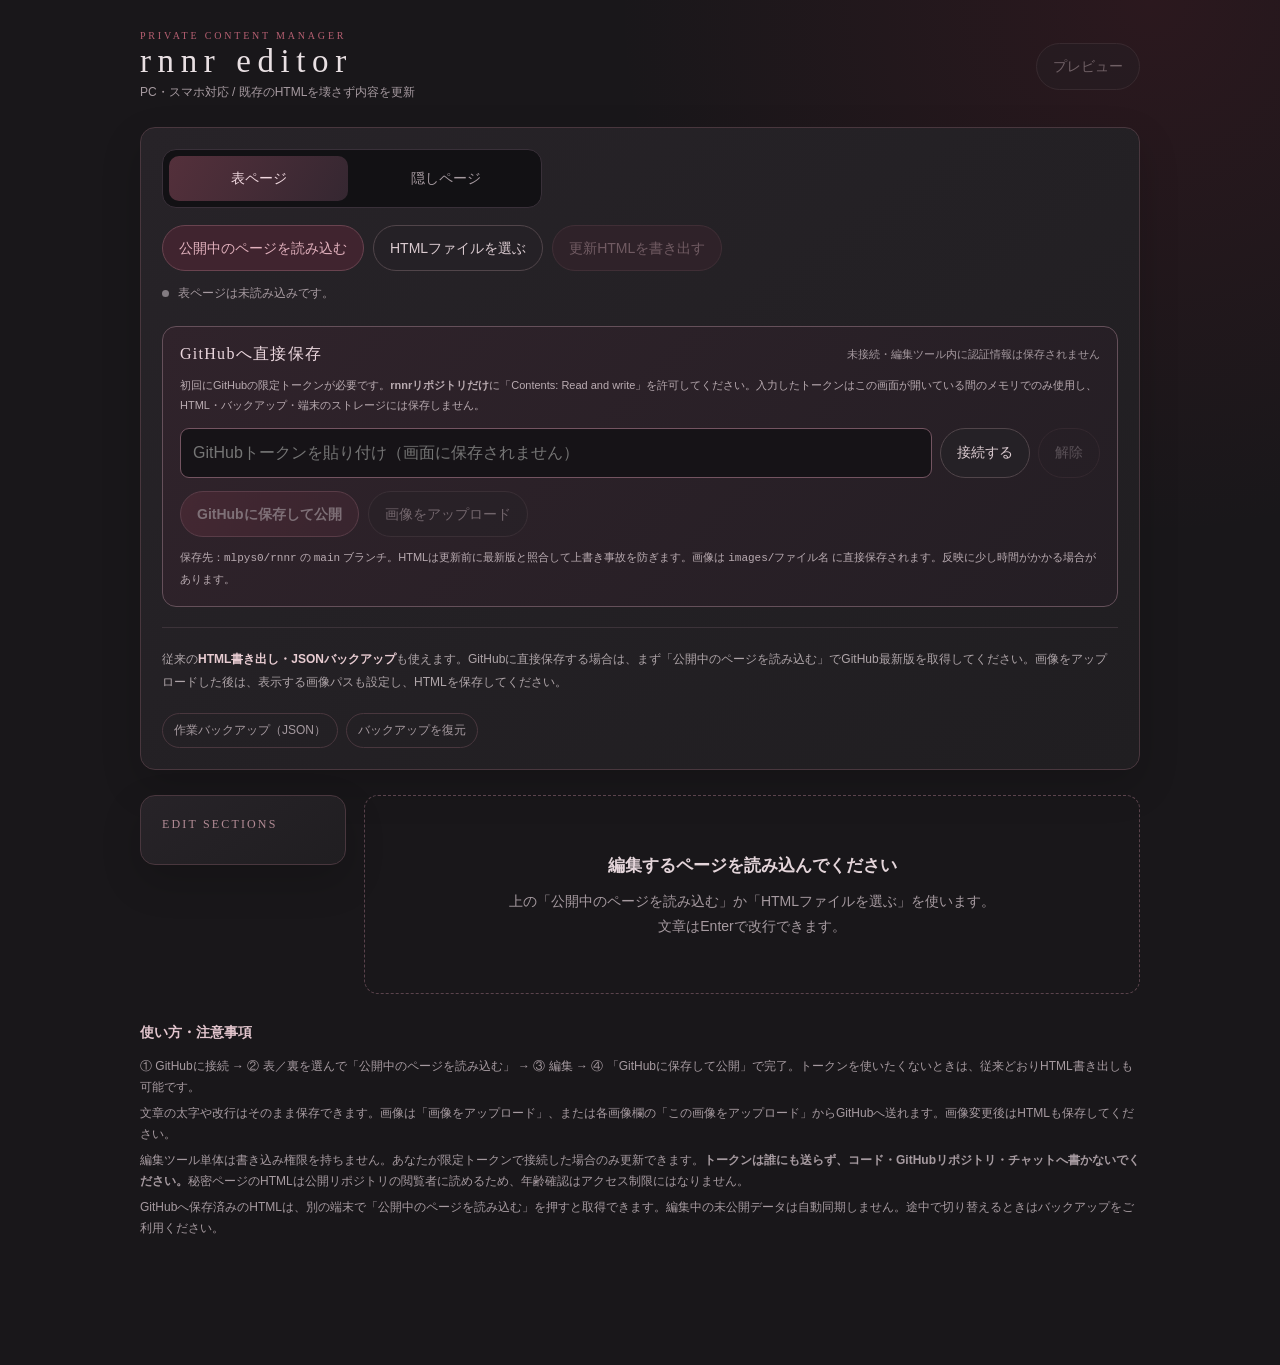
==== rnnr-editor-github.html @ 85fb47a7 "Add files via upload" ====
<!DOCTYPE html>
<html lang="ja">
<head>
<meta charset="UTF-8">
<meta name="viewport" content="width=device-width,initial-scale=1,viewport-fit=cover">
<meta name="robots" content="noindex,nofollow,noimageindex">
<title>rnnr | Content Editor</title>
<style>
:root{color-scheme:dark;--bg:#19171a;--panel:#242125;--panel2:#2b262b;--line:#49373e;--text:#e9e0e3;--muted:#a69aa0;--red:#b76072;--soft:#d9a0ae;--gray:#c2c2cb;--green:#a4ccad;--r:15px}
*{box-sizing:border-box}html{scroll-behavior:smooth}body{margin:0;color:var(--text);font:14px/1.75 -apple-system,BlinkMacSystemFont,"Hiragino Kaku Gothic ProN","Yu Gothic",sans-serif;background:radial-gradient(circle at 90% 0,rgba(146,30,53,.15),transparent 30%),var(--bg)}button,input,textarea{font:inherit}button{cursor:pointer}button:disabled{opacity:.4;cursor:not-allowed}button:focus-visible,input:focus-visible,[contenteditable]:focus-visible{outline:2px solid var(--soft);outline-offset:3px}a{color:#d1a1aa}.page{max-width:1040px;margin:auto;padding:24px 20px 100px}.top{display:flex;align-items:center;justify-content:space-between;gap:18px;margin:6px 0 24px}.brand small{display:block;color:var(--red);letter-spacing:.28em;font:10px Georgia,serif}.brand h1{font:400 33px Georgia,serif;letter-spacing:.2em;margin:2px 0}.brand p{margin:0;color:var(--muted);font-size:12px}.pill{display:inline-flex;align-items:center;gap:5px;border:1px solid #69434f;border-radius:100px;color:#e1b1bd;background:#40242f;padding:10px 16px;white-space:nowrap}.pill.secondary{background:#252126;color:#dbcbd0;border-color:#51454a}.pill.ghost{background:transparent;color:var(--muted);border-color:var(--line)}.pill.small{font-size:12px;padding:6px 11px}.pill.danger{background:transparent;color:#e5a0a8;border-color:#7a414d}.hint{color:var(--muted);font-size:12px}.status{display:flex;align-items:center;gap:9px;min-height:25px;color:var(--muted);font-size:12px}.dot{width:7px;height:7px;border-radius:50%;background:#827b81;flex:none}.dot.ready{background:var(--green)}.dot.dirty{background:#e5b16d}.panel{background:linear-gradient(145deg,#272328,#201e21);border:1px solid var(--line);border-radius:var(--r);box-shadow:0 16px 40px rgba(0,0,0,.16);padding:21px}.mode{display:grid;grid-template-columns:1fr 1fr;gap:8px;padding:6px;background:#121114;border:1px solid #393039;border-radius:14px;max-width:380px}.mode button{border:0;border-radius:10px;background:transparent;color:var(--muted);padding:10px;font-size:14px}.mode button.active{background:linear-gradient(120deg,#54303b,#352731);color:#f0d8df}.toolbar{display:flex;flex-wrap:wrap;align-items:center;gap:9px;margin:17px 0 10px}.file-input{display:none}.notice{font-size:12px;line-height:1.9;color:#afa5a9;margin:0}.notice strong{color:#e8ccd2}.bar{height:1px;background:#3c3339;margin:20px 0}.workspace{display:grid;grid-template-columns:206px 1fr;gap:18px;align-items:start;margin-top:25px}.sidebar{position:sticky;top:15px}.sidebar h2{font:400 12px Georgia,serif;letter-spacing:.18em;color:#b28b95;margin:0 0 11px}.group-nav{display:flex;flex-direction:column;gap:6px}.group-nav button{width:100%;border:1px solid transparent;border-radius:9px;background:transparent;text-align:left;padding:9px 11px;color:#c5babe}.group-nav button.active{border-color:#67424e;background:#422831;color:#f0d5dc}.group-nav .count{float:right;color:#917d83}.workspace-head{display:flex;justify-content:space-between;align-items:center;gap:10px;margin-bottom:12px}.workspace-head h2{font:400 21px Georgia,"Yu Mincho",serif;letter-spacing:.06em;margin:0}.workspace-head small{color:var(--muted);font-size:11px}.entry{margin-bottom:12px;background:#231f23;border:1px solid #44363d;border-radius:13px;padding:16px}.entry-head{display:flex;justify-content:space-between;gap:10px;align-items:center;margin-bottom:11px}.entry-head h3{margin:0;font:400 15px "Yu Mincho",serif;color:#e8dbe0}.entry-caption{color:#967c85;font-size:11px}.field{margin-top:10px}.field label{display:block;color:#b6a6ab;font-size:11px;margin-bottom:5px}.field input,.field textarea,.editable{display:block;width:100%;background:#181619;color:#f1e9eb;border:1px solid #55434a;border-radius:9px;padding:10px 12px;outline:none;min-height:44px;font-size:16px}.editable{white-space:pre-wrap;min-height:110px;line-height:1.9;overflow-wrap:anywhere;font-size:14px;user-select:text;-webkit-user-select:text}.editable p{margin:0 0 10px}.editable strong{color:#efcbd5}.field input:focus,.field textarea:focus,.editable:focus{border-color:#ba7c8c}.mini{display:flex;align-items:center;gap:10px}.thumb{width:64px;height:64px;flex:none;object-fit:cover;border:1px solid #66545c;background:#19171a;border-radius:8px}.no-image{display:flex;align-items:center;justify-content:center;font-size:10px;color:#94888b}.none{padding:55px 24px;text-align:center;color:var(--muted);border:1px dashed #5a434c;border-radius:14px}.none b{display:block;color:#e4d5da;font-size:17px;margin-bottom:8px}.footer-actions{display:flex;gap:8px;flex-wrap:wrap;margin-top:20px}.help{margin:26px 0;color:var(--muted);font-size:12px}.help h2{font-size:14px;color:#e3c6ce}.help p{margin:5px 0}.modal{position:fixed;inset:0;z-index:99;background:rgba(7,6,8,.93);padding:12px;display:none;align-items:center;justify-content:center}.modal.open{display:flex}.modal-box{width:min(1100px,100%);height:min(92dvh,900px);display:flex;flex-direction:column;border:1px solid #6a4b54;border-radius:14px;overflow:hidden;background:#1a171a}.modal-top{display:flex;justify-content:space-between;align-items:center;padding:9px 13px;gap:12px}.modal iframe{width:100%;height:100%;border:0;background:#19171a}.toast{position:fixed;bottom:25px;left:50%;transform:translateX(-50%);z-index:120;padding:10px 16px;background:#402b33;border:1px solid #855461;border-radius:10px;color:#f3dce3;box-shadow:0 15px 35px #0008;font-size:12px;display:none;max-width:90%;text-align:center}.toast.show{display:block}.hidden{display:none!important}
/* GitHub 直接更新エリア */
.github-box{margin-top:20px;padding:17px;border:1px solid #65505a;background:linear-gradient(135deg,#30232b,#241e24);border-radius:14px}
.github-header{display:flex;flex-wrap:wrap;justify-content:space-between;align-items:center;gap:8px}
.github-header h2{font:400 16px Georgia,"Yu Mincho",serif;letter-spacing:.08em;margin:0;color:#ead6dd}
.github-auth{display:flex;gap:8px;flex-wrap:wrap;margin-top:12px}
.github-auth input{flex:1 1 200px;min-width:0;background:#161317;border:1px solid #745461;border-radius:9px;color:#f5eaf0;padding:10px 12px;font-size:16px}
.github-auth .pill{justify-content:center}
.github-actions{display:flex;flex-wrap:wrap;align-items:center;gap:9px;margin-top:13px}
.github-actions .pill{justify-content:center}
.github-help{margin:10px 0 0;color:#b9abb1;font-size:11px;line-height:1.85}
.github-connected{font-size:11px;color:var(--muted)}
.github-connected.on{color:var(--green)}
.github-save{background:linear-gradient(115deg,#65313f,#4b2a37);border-color:#9c6576;color:#f7e5eb;font-weight:600}
@media(max-width:700px){.github-actions .pill{flex:1 1 140px}.github-auth .pill{flex:1}.github-box{padding:13px}}
@media(max-width:700px){.page{padding:16px 12px 90px}.top{align-items:flex-start}.brand h1{font-size:28px}.panel{padding:15px}.toolbar{gap:8px}.toolbar .pill{flex:1;justify-content:center;font-size:12px;padding:10px 9px}.workspace{display:block;margin-top:15px}.sidebar{position:static;margin-bottom:17px;padding:12px}.group-nav{flex-direction:row;overflow:auto;gap:7px;padding-bottom:3px}.group-nav button{white-space:nowrap;width:auto;flex:none;padding:8px 11px}.group-nav .count{display:none}.workspace-head h2{font-size:18px}.entry{padding:14px}.pill{font-size:12px}.top .pill{padding:8px 12px}}
@media(prefers-reduced-motion:reduce){*,*:before,*:after{scroll-behavior:auto!important;transition:none!important}}
</style>
</head>
<body>
<div class="page">
  <header class="top">
    <div class="brand"><small>PRIVATE CONTENT MANAGER</small><h1>rnnr editor</h1><p>PC・スマホ対応 / 既存のHTMLを壊さず内容を更新</p></div>
    <button type="button" class="pill secondary" id="previewBtn" disabled>プレビュー</button>
  </header>

  <section class="panel">
    <div class="mode" role="tablist" aria-label="編集するページ">
      <button type="button" class="active" id="mainTab" role="tab" aria-selected="true">表ページ</button>
      <button type="button" id="secretTab" role="tab" aria-selected="false">隠しページ</button>
    </div>
    <div class="toolbar">
      <button type="button" class="pill" id="loadLiveBtn">公開中のページを読み込む</button>
      <button type="button" class="pill secondary" id="importBtn">HTMLファイルを選ぶ</button>
      <input type="file" class="file-input" id="fileInput" accept=".html,text/html">
      <button type="button" class="pill" id="exportBtn" disabled>更新HTMLを書き出す</button>
    </div>
    <div class="status"><span class="dot" id="statusDot"></span><span id="statusText">まず「公開中のページを読み込む」を押してください。</span></div>
    <div class="github-box" aria-label="GitHubへ直接公開する">
      <div class="github-header"><h2>GitHubへ直接保存</h2><span class="github-connected" id="githubConnectStatus">未接続・編集ツール内に認証情報は保存されません</span></div>
      <p class="github-help">初回にGitHubの限定トークンが必要です。<strong>rnnrリポジトリだけ</strong>に「Contents: Read and write」を許可してください。入力したトークンはこの画面が開いている間のメモリでのみ使用し、HTML・バックアップ・端末のストレージには保存しません。</p>
      <div class="github-auth">
        <input type="password" id="githubTokenInput" aria-label="GitHub fine-grained token" autocomplete="off" autocapitalize="off" spellcheck="false" placeholder="GitHubトークンを貼り付け（画面に保存されません）">
        <button type="button" class="pill secondary" id="githubConnectBtn">接続する</button>
        <button type="button" class="pill ghost" id="githubDisconnectBtn" disabled>解除</button>
      </div>
      <div class="github-actions">
        <button type="button" class="pill github-save" id="githubSaveBtn" disabled>GitHubに保存して公開</button>
        <button type="button" class="pill secondary" id="githubUploadBtn" disabled>画像をアップロード</button>
        <input type="file" class="file-input" id="githubImageInput" accept="image/png,image/jpeg,image/gif,image/webp" multiple>
      </div>
      <p class="github-help">保存先：<code>mlpys0/rnnr</code> の <code>main</code> ブランチ。HTMLは更新前に最新版と照合して上書き事故を防ぎます。画像は <code>images/ファイル名</code> に直接保存されます。反映に少し時間がかかる場合があります。</p>
    </div>
    <div class="bar"></div>
    <p class="notice">従来の<strong>HTML書き出し・JSONバックアップ</strong>も使えます。GitHubに直接保存する場合は、まず「公開中のページを読み込む」でGitHub最新版を取得してください。画像をアップロードした後は、表示する画像パスも設定し、HTMLを保存してください。</p>
    <div class="footer-actions">
      <button type="button" class="pill ghost small" id="backupBtn">作業バックアップ（JSON）</button>
      <button type="button" class="pill ghost small" id="restoreBtn">バックアップを復元</button>
      <input type="file" class="file-input" id="backupInput" accept=".json,application/json">
    </div>
  </section>

  <div class="workspace" id="workspace">
    <aside class="sidebar panel"><h2>EDIT SECTIONS</h2><div class="group-nav" id="groupNav"><span class="hint">読み込み後に表示します</span></div></aside>
    <main id="mainArea"><div class="none"><b>編集するページを読み込んでください</b>表ページ・隠しページを切り替えて読み込めます。<br>文章の改行はEnterでOKです。</div></main>
  </div>

  <section class="help">
    <h2>使い方・注意事項</h2>
    <p>① GitHubに接続 → ② 表／裏を選んで「公開中のページを読み込む」 → ③ 編集 → ④ 「GitHubに保存して公開」で完了。トークンを使いたくないときは、従来どおりHTML書き出しも可能です。</p>
    <p>文章の太字や改行はそのまま保存できます。画像は「画像をアップロード」、または各画像欄の「この画像をアップロード」からGitHubへ送れます。画像変更後はHTMLも保存してください。</p>
    <p>編集ツール単体は書き込み権限を持ちません。あなたが限定トークンで接続した場合のみ更新できます。<strong>トークンは誰にも送らず、コード・GitHubリポジトリ・チャットへ書かないでください。</strong>秘密ページのHTMLは公開リポジトリの閲覧者に読めるため、年齢確認はアクセス制限にはなりません。</p>
    <p>GitHubへ保存済みのHTMLは、別の端末で「公開中のページを読み込む」を押すと取得できます。編集中の未公開データは自動同期しません。途中で切り替えるときはバックアップをご利用ください。</p>
  </section>
</div>
<div class="modal" id="previewModal" role="dialog" aria-modal="true" aria-label="ページのプレビュー"><div class="modal-box"><div class="modal-top"><strong>プレビュー（動作確認は公開後に）</strong><button type="button" class="pill small secondary" id="closePreview">閉じる ×</button></div><iframe id="previewFrame" sandbox="allow-same-origin" title="ページのプレビュー"></iframe></div></div>
<div class="toast" id="toast"></div>
<script>
(()=>{
'use strict';
const BASE = 'https://mlpys0.github.io/rnnr/';
const GITHUB_API = 'https://api.github.com/repos/mlpys0/rnnr/contents/';
const GITHUB_BRANCH = 'main';
let githubToken = ''; // タブを閉じると消去。Storageには書かない。
let githubBusy = false;
const $ = (id)=>document.getElementById(id);
const state = {mode:'main', docs:{main:null,secret:null}, dirty:{main:false,secret:false}, sha:{main:null,secret:null}, names:{main:'index.html',secret:'secret.html'}, active:{main:'cover',secret:'cover'}};
const titleMap = {main:'表ページ',secret:'隠しページ'};
let currentGroups=[];
let toastTimeout;
function toast(msg){const el=$('toast');el.textContent=msg;el.classList.add('show');clearTimeout(toastTimeout);toastTimeout=setTimeout(()=>el.classList.remove('show'),3300)}
function setMode(mode){state.mode=mode;for(const [id,m] of [['mainTab','main'],['secretTab','secret']]){const b=$(id);b.classList.toggle('active',m===mode);b.setAttribute('aria-selected',String(m===mode))}render()}
function setLoaded(doc,mode,name,sha=null){state.docs[mode]=doc;state.names[mode]=name|| (mode==='main'?'index.html':'secret.html');state.sha[mode]=sha;state.dirty[mode]=false;state.active[mode]='cover';render();toast(`${titleMap[mode]}を読み込みました${sha?'（GitHub最新版）':'（ローカル／公開版）'}`)}
function parseHtml(html){const doc=new DOMParser().parseFromString(html,'text/html');if(!doc.documentElement || !doc.body)throw new Error('HTMLを読み込めませんでした');return doc}
function serialize(doc){return '<!DOCTYPE html>\n'+doc.documentElement.outerHTML+'\n'}
function download(content,name,type){const blob=new Blob([content],{type});const u=URL.createObjectURL(blob);const a=document.createElement('a');a.href=u;a.download=name;document.body.append(a);a.click();a.remove();setTimeout(()=>URL.revokeObjectURL(u),120000)}
function markDirty(){state.dirty[state.mode]=true;updateStatus()}
function updateStatus(){const m=state.mode,loaded=!!state.docs[m],dirty=state.dirty[m];$('statusDot').className='dot'+(loaded?(dirty?' dirty':' ready'):'');$('statusText').textContent=loaded?`${state.names[m]} 読み込み済み${state.sha[m]?'（GitHub版）':'（GitHub未照合）'}${dirty?' ・ 未公開の変更あり':''}`:`${titleMap[m]}は未読み込みです。`;for(const id of ['exportBtn','previewBtn'])$(id).disabled=!loaded;$('githubSaveBtn').disabled=!githubToken||!loaded||!dirty||!state.sha[m]||githubBusy;$('githubUploadBtn').disabled=!githubToken||githubBusy;$('githubConnectBtn').disabled=githubBusy;$('githubDisconnectBtn').disabled=!githubToken||githubBusy;}
async function loadLive(){
 const mode=state.mode, file=mode==='main'?'index.html':'secret.html';
 if(state.docs[mode]&&state.dirty[mode]&&!confirm('編集中の内容が失われます。GitHub最新版を読み直しますか？'))return;
 $('loadLiveBtn').disabled=true;
 try{
   const remote=await getGithubFile(file,githubToken);
   if(typeof remote.content!=='string')throw new Error('GitHubファイルの本文を取得できませんでした');
   setLoaded(parseHtml(decodeGithubContent(remote.content)),mode,file,remote.sha);
 }catch(e){
   toast('GitHub最新版を取得できません：'+e.message+'。必要なら「HTMLファイルを選ぶ」を使ってください。');
 }finally{$('loadLiveBtn').disabled=false}
}
async function importFile(file){if(!file)return;const mode=state.mode;if(state.docs[mode]&&state.dirty[mode]&&!confirm('編集中の内容が失われます。別のHTMLを読み込みますか？'))return;try{const html=await file.text();setLoaded(parseHtml(html),mode,mode==='main'?'index.html':'secret.html')}catch(e){toast('読み込みに失敗しました：'+e.message)}}
function exportHtml(){const doc=state.docs[state.mode];if(!doc)return;download(serialize(doc),state.mode==='main'?'index.html':'secret.html','text/html;charset=utf-8');updateStatus();toast('HTMLを書き出しました。サイトへ直接反映はされていません。')}
function backup(){if(!state.docs.main&&!state.docs.secret){toast('先にページを読み込んでください');return}const obj={tool:'rnnr-editor',version:1,savedAt:new Date().toISOString(),docs:{}};for(const m of ['main','secret'])if(state.docs[m])obj.docs[m]=serialize(state.docs[m]);download(JSON.stringify(obj,null,2),'rnnr-editor-backup.json','application/json;charset=utf-8');toast('バックアップを書き出しました')}
async function restore(file){if(!file)return;if((state.dirty.main||state.dirty.secret)&&!confirm('今の編集内容は上書きされます。復元しますか？'))return;try{const obj=JSON.parse(await file.text());if(obj.tool!=='rnnr-editor'||!obj.docs)throw new Error('この編集ツール用のバックアップではありません');for(const mode of ['main','secret'])if(typeof obj.docs[mode]==='string')state.docs[mode]=parseHtml(obj.docs[mode]);state.dirty.main=false;state.dirty.secret=false;state.sha.main=null;state.sha.secret=null;render();toast('バックアップを復元しました。直接公開する場合はGitHub最新版を読み直してください')}catch(e){toast(e.message)}}
function el(tag,cls,text){const n=document.createElement(tag);if(cls)n.className=cls;if(text!==undefined)n.textContent=text;return n}
function group(id,label,action){return {id,label,action,items:[]}}
function item(group,title,make){group.items.push({title,make})}
function fieldText(label,node,attr,placeholder=''){if(!node)return null;const wrap=el('div','field');wrap.append(el('label','',label));const inp=el('input');inp.type='text';inp.placeholder=placeholder;inp.value=attr?node.getAttribute(attr)||'':node.textContent.trim();inp.addEventListener('input',()=>{if(attr)node.setAttribute(attr,inp.value);else node.textContent=inp.value;markDirty()});wrap.append(inp);return wrap}
function fieldRich(label,node){if(!node)return null;const wrap=el('div','field');const lbl=el('label','',label+'（Enterで改行 / HTMLタグの入力不要）');wrap.append(lbl);const box=el('div','editable');box.setAttribute('contenteditable','true');box.setAttribute('role','textbox');box.setAttribute('aria-label',label);box.setAttribute('aria-multiline','true');box.innerHTML=node.innerHTML;box.addEventListener('input',()=>{node.innerHTML=box.innerHTML;markDirty()});wrap.append(box);return wrap}
function entry(title,fields,opts={}){const card=el('article','entry');const head=el('div','entry-head');head.append(el('h3','',title));if(opts.remove){const del=el('button','pill small danger','削除');del.type='button';del.addEventListener('click',()=>{if(confirm('この項目を削除しますか？')){opts.remove();markDirty();render()}});head.append(del)}card.append(head);for(const f of fields)if(f)card.append(f);return card}
function imgEditor(img){const a=img.closest('a');const src=img.getAttribute('src')||'';const box=el('div','mini');const preview=el('img','thumb');const fallback=el('div','thumb no-image hidden','NO IMAGE');preview.alt='画像プレビュー';const setPreview=v=>{try{preview.src=new URL(v,BASE).href}catch{preview.removeAttribute('src')} };setPreview(src);preview.addEventListener('load',()=>{fallback.classList.add('hidden');preview.classList.remove('hidden')});preview.addEventListener('error',()=>{preview.classList.add('hidden');fallback.classList.remove('hidden')});box.append(preview,fallback);const inputWrap=el('div','field');inputWrap.style.flex='1';inputWrap.style.marginTop='0';inputWrap.append(el('label','','画像パス（画像ファイルは別途アップロード）'));const input=el('input');input.value=src;input.placeholder='images/example.PNG';input.addEventListener('input',()=>{img.setAttribute('src',input.value);if(a?.classList.contains('lightbox-trigger'))a.setAttribute('href',input.value);setPreview(input.value);markDirty()});inputWrap.append(input);
const upload=el('button','pill ghost small','この画像をGitHubへアップロード');upload.type='button';upload.style.marginTop='8px';upload.disabled=!githubToken;
upload.addEventListener('click',()=>{
 const picker=document.createElement('input');picker.type='file';picker.accept='image/png,image/jpeg,image/gif,image/webp';
 picker.addEventListener('change',async()=>{
  const file=picker.files?.[0];if(!file)return;
  upload.disabled=true;
  try{
   const path=await uploadGithubImage(file);
   if(path){input.value=path;img.setAttribute('src',path);if(a?.classList.contains('lightbox-trigger'))a.setAttribute('href',path);markDirty();const u=URL.createObjectURL(file);preview.src=u;setTimeout(()=>URL.revokeObjectURL(u),30000);toast('画像のアップロード完了。次に「GitHubに保存して公開」でHTMLを更新してください。')}
  }catch(e){toast('画像のアップロードに失敗：'+e.message)}finally{upload.disabled=!githubToken}
 },{once:true});picker.click();
});
inputWrap.append(upload);box.append(inputWrap);return box}
function imageEntry(img,index){const a=img.closest('a');return entry(`画像 ${index+1}`,[imgEditor(img),fieldText('代替テキスト（alt）',img,'alt')],{remove(){const outer=img.closest('figure.gallery-item')||a||img;outer.remove()}})}
function pushImages(groups,id,label,selector,addTargetSelector){const doc=state.docs[state.mode];const images=[...doc.querySelectorAll(selector)];const container=doc.querySelector(addTargetSelector);if(!images.length&&!container)return;const g=group(id,label,container?()=>addImage(container):null);images.forEach((image,i)=>item(g,`画像 ${i+1}`,()=>imageEntry(image,i)));groups.push(g)}
function addImage(container){const doc=state.docs[state.mode];const n=[...container.querySelectorAll('img')].length+1;const path=`images/new-${n}.PNG`;const a=doc.createElement('a');a.className='lightbox-trigger';a.setAttribute('data-group',container.classList.contains('character-preview')?(container.querySelector('a')?.dataset.group||'extra'):container.classList.contains('special-gallery')?'special':container.classList.contains('gallery')?'gallery':container.classList.contains('about-us-images')?'about-us':'extra');a.href=path;const img=doc.createElement('img');img.src=path;img.alt=`New Illustration ${n}`;img.setAttribute('loading','lazy');a.append(img);if(container.classList.contains('gallery')){const figure=doc.createElement('figure');figure.className='gallery-item';figure.append(a);container.append(figure)}else container.append(a);markDirty();render();toast('画像欄を追加しました。パスを変更し、画像もGitHubへアップロードしてください。')}
function addSong(groupNode){const doc=state.docs[state.mode];const sample=groupNode.querySelector('.song-item:last-of-type')||groupNode.querySelector('.song-item');let n;if(sample){n=sample.cloneNode(true)}else{n=doc.createElement('div');n.className='song-item';n.innerHTML='<a class="song-title" href="#" target="_blank" rel="noopener noreferrer">新しい曲</a><p class="song-artist">アーティスト</p><p class="song-note"></p>'}const title=n.querySelector('.song-title');if(title){title.textContent='新しい曲';title.href='#'}const artist=n.querySelector('.song-artist');if(artist)artist.textContent='アーティスト';const note=n.querySelector('.song-note');if(note)note.textContent='';groupNode.append(n);markDirty();render();toast('曲を追加しました')}
function buildMain(doc){const groups=[];
 const cover=group('cover','TOP / 注意書き');item(cover,'トップの文字',()=>entry('タイトル・サブタイトル',[fieldText('サイトタイトル',doc.querySelector('.hero-title h1')),fieldText('サブタイトル',doc.querySelector('.hero-title .subtitle'))]));
 for(const [sel,label] of [['.entry-warning-text','入場時の注意書き'],['.hero .note p','トップの注意書き'],['.hero-record','トップの紹介欄']]){const n=doc.querySelector(sel);if(n)item(cover,label,()=>entry(label,[fieldRich('本文',n)]))}groups.push(cover);
 const catGroups=[['me','ABOUT ME','.card.her'],['him','ABOUT HIM','.card.him'],['us','ABOUT US','.card.relationship:not(.about-us-images-card)']];
 for(const [id,label,sel] of catGroups){const cards=[...doc.querySelectorAll(sel)];const g=group(id,label);cards.forEach((card,i)=>item(g,card.querySelector('h2')?.textContent.trim()||`カード ${i+1}`,()=>{const h=card.querySelector('h2');const blocks=[...card.querySelectorAll('.profile, .text-block, :scope > p')];return entry(`カード ${i+1}`,[fieldText('見出し',h),...blocks.map((b,j)=>fieldRich(`本文 ${j+1}`,b))])}));if(cards.length)groups.push(g)}
 pushImages(groups,'meimg','寧子のイラスト','.character-preview a[data-group="neruko"] img','.character-preview:has(a[data-group="neruko"])');
 pushImages(groups,'himimg','蓮のイラスト','.character-preview a[data-group="ren"] img','.character-preview:has(a[data-group="ren"])');
 pushImages(groups,'usimg','二人の説明画像','.about-us-images img','.about-us-images');
 const allSongGroups=[...doc.querySelectorAll('.song-group')];const songs=group('songs','IMAGE SONGS');allSongGroups.forEach((sg,i)=>{const heading=sg.querySelector('.song-group-title')?.textContent.trim()||`GROUP ${i+1}`;const items=[...sg.querySelectorAll('.song-item')];item(songs,heading,()=>entry('曲グループ：'+heading,[fieldText('カテゴリ名',sg.querySelector('.song-group-title'))]));items.forEach((song,j)=>item(songs,`${heading} / ${j+1}`,()=>entry(`${heading} / ${j+1}`,[fieldText('曲名',song.querySelector('.song-title')),fieldText('アーティスト',song.querySelector('.song-artist')),fieldText('Apple Music / 外部リンクURL',song.querySelector('.song-title'),'href'),fieldRich('説明・引用・メモ',song.querySelector('.song-note'))],{remove:()=>song.remove()})));item(songs,heading+' / ＋追加',()=>{const c=el('div','entry');c.append(el('p','hint',`${heading} に新しい曲を追加できます。`));const b=el('button','pill small','＋ 曲を追加');b.addEventListener('click',()=>addSong(sg));c.append(b);return c})});if(allSongGroups.length)groups.push(songs);
 const thanks=group('thanks','SPECIAL THANKS');const th=doc.querySelector('.special-thanks-heading');if(th)item(thanks,'イラスト制作者',()=>entry('イラスト制作者',[fieldRich('クレジット',th.querySelector('p'))]));if(th)groups.push(thanks);
 pushImages(groups,'specialimg','SPECIALの画像','.special-gallery img','.special-gallery');pushImages(groups,'gallery','GALLERYの画像','.gallery-card .gallery img','.gallery-card .gallery');
 const ending=group('ending','最後の挨拶');const end=doc.querySelector('.ending');if(end){item(ending,'終了部分',()=>entry('最後の表示',[fieldText('英語の見出し',end.querySelector('.ending-title')),fieldRich('メッセージ',end.querySelector('.ending-text')),fieldText('戻るボタン',end.querySelector('.back-to-top'))]));groups.push(ending)}
 const meta=group('meta','リンクのサムネイル');const image=doc.querySelector('meta[property="og:image"]');if(image){item(meta,'OGP設定',()=>entry('リンクプレビュー',[fieldText('OGP画像のURL',image,'content'),fieldText('X用の画像URL',doc.querySelector('meta[name="twitter:image"]'),'content'),fieldText('表示タイトル',doc.querySelector('meta[property="og:title"]'),'content'),fieldText('説明文',doc.querySelector('meta[property="og:description"]'),'content')]));groups.push(meta)}
 return groups;
}
function addRecord(section){const doc=state.docs[state.mode];const grid=section.querySelector('.secret-record-grid');if(!grid)return;const kind=section.id.replace(/^secret-/,'')||'record';let n=1,slug='';do{slug=`${kind}-custom-${n++}`}while(doc.getElementById('record-'+slug));const b=doc.createElement('button');b.type='button';b.className='secret-record-button';b.dataset.record=slug;b.dataset.meta=`${kind.toUpperCase()} / NEW RECORD`;b.dataset.title='NEW RECORD';const title=doc.createElement('span');title.textContent='NEW RECORD';const desc=doc.createElement('small');desc.textContent='新しい項目';b.append(title,desc);grid.append(b);const template=doc.createElement('template');template.id='record-'+slug;template.innerHTML='<p>ここに文章を書いてください。</p>';doc.body.append(template);markDirty();render();toast('項目を追加しました')}
function buildSecret(doc){const groups=[];const cover=group('cover','裏ページ TOP');const h=doc.querySelector('.secret-cover');if(h)item(cover,'表題',()=>entry('タイトル',[fieldText('見出し',h.querySelector('h1')),fieldText('英語の小見出し',h.querySelector('.secret-kicker')),fieldText('サブタイトル',h.querySelector('p'))]));groups.push(cover);
 const sections=[...doc.querySelectorAll('.secret-section')];sections.forEach(section=>{const id=section.id||('section'+sections.indexOf(section));const label=section.querySelector('.secret-section-heading h2')?.textContent.trim()||id;const g=group(id,label,()=>addRecord(section));const buttons=[...section.querySelectorAll('.secret-record-button')];buttons.forEach((b,i)=>{const tmpl=doc.getElementById('record-'+b.dataset.record);item(g,b.dataset.title||`RECORD ${i+1}`,()=>entry(`PRIVATE RECORD ${i+1}`,[fieldText('英語タイトル',b,'data-title'),fieldText('ボタンの英語タイトル',b.querySelector('span')),fieldText('日本語の項目名',b.querySelector('small')),fieldText('記録番号の表示',b,'data-meta'),fieldRich('ポップアップの本文',tmpl)],{remove(){tmpl?.remove();b.remove()}}))});groups.push(g)});
 const thanks=doc.querySelector('.secret-novel-thanks');if(thanks){const g=group('thanks','夢小説 SPECIAL THANKS');item(g,'小説のリンクとパスワード',()=>entry('SPECIAL THANKS',[fieldText('見出し',thanks.querySelector('.secret-novel-heading h2')),fieldText('作者クレジット',thanks.querySelector('.secret-novel-heading p')),fieldRich('紹介文',thanks.querySelector('.secret-novel-note')),fieldText('リンクに表示する文字',thanks.querySelector('.secret-novel-link')),fieldText('夢小説のURL',thanks.querySelector('.secret-novel-link'),'href'),fieldText('共有許可済みの閲覧パスワード',thanks.querySelector('.secret-password'),'data-password')]));groups.push(g)}
 const end=doc.querySelector('.ending');if(end){const g=group('ending','終了ページ');item(g,'終了時の文言',()=>entry('ページ末尾',[fieldText('見出し',end.querySelector('.ending-title')),fieldText('RETURNの文字',end.querySelector('.back-to-top'))]));groups.push(g)}
 return groups;
}
function render(){updateStatus();const nav=$('groupNav');const area=$('mainArea');nav.replaceChildren();area.replaceChildren();const doc=state.docs[state.mode];if(!doc){area.innerHTML='<div class="none"><b>編集するページを読み込んでください</b>上の「公開中のページを読み込む」か「HTMLファイルを選ぶ」を使います。<br>文章はEnterで改行できます。</div>';return}currentGroups=state.mode==='main'?buildMain(doc):buildSecret(doc);if(!currentGroups.length){area.innerHTML='<div class="none"><b>編集項目が見つかりません</b>ページが現在のrnnrサイトの構造か確認してください。</div>';return}if(!currentGroups.some(g=>g.id===state.active[state.mode]))state.active[state.mode]=currentGroups[0].id;for(const g of currentGroups){const b=el('button',state.active[state.mode]===g.id?'active':'',g.label);b.type='button';const cnt=el('span','count',g.items.length);b.append(cnt);b.addEventListener('click',()=>{state.active[state.mode]=g.id;render();window.scrollTo({top:Math.min(window.scrollY,$('workspace').getBoundingClientRect().top+window.scrollY-15),behavior:'smooth'})});nav.append(b)}const g=currentGroups.find(x=>x.id===state.active[state.mode]);const h=el('div','workspace-head');const hd=el('div');hd.append(el('h2','',g.label),el('small','',`${g.items.length} 件の編集項目`));h.append(hd);if(g.action){const add=el('button','pill small','＋ 画像 / 項目を追加');add.type='button';add.addEventListener('click',g.action);h.append(add)}area.append(h);if(!g.items.length)area.append(el('div','none','このカテゴリはまだ空です。'));g.items.forEach(i=>{try{area.append(i.make())}catch(err){console.error(err);area.append(el('div','entry','この項目を表示できません: '+err.message))}})}
function preview(){const doc=state.docs[state.mode];if(!doc)return;const copy=parseHtml(serialize(doc));copy.querySelectorAll('.entry-warning,.secret-gate,.record-modal').forEach(n=>n.remove());copy.querySelectorAll('.reveal-ready').forEach(n=>{n.classList.remove('reveal-ready');n.classList.add('is-visible')});copy.querySelectorAll('script').forEach(n=>n.remove());const base=copy.createElement('base');base.href=BASE;copy.head.prepend(base);$('previewFrame').srcdoc=serialize(copy);$('previewModal').classList.add('open');document.body.style.overflow='hidden'}
/* GitHub API: リポジトリを限定し、トークンはメモリ内のみに保持。 */
function githubHeaders(token, json=false){
 const headers={Accept:'application/vnd.github+json','X-GitHub-Api-Version':'2022-11-28'};
 if(token)headers.Authorization='Bearer '+token;
 if(json)headers['Content-Type']='application/json';
 return headers;
}
function githubFileURL(path){return GITHUB_API+path.split('/').map(encodeURIComponent).join('/')}
async function githubError(response){
 let detail='';try{const data=await response.json();detail=data.message||''}catch{}
 const hints={401:'トークンが無効か期限切れです',403:'権限が不足しているかAPI制限中です',404:'ファイルまたはリポジトリが見つかりません（権限も確認）',409:'GitHub側で別の変更がありました',422:'送信内容の検証に失敗しました'};
 return new Error((hints[response.status]||'GitHub APIエラー')+' ['+response.status+']'+(detail?' '+detail:''));
}
async function getGithubFile(path, token){
 const r=await fetch(githubFileURL(path)+'?ref='+encodeURIComponent(GITHUB_BRANCH),{headers:githubHeaders(token),cache:'no-store'});
 if(!r.ok)throw await githubError(r);
 const obj=await r.json();if(!obj||obj.type!=='file'||!obj.sha)throw new Error('GitHubのファイル情報が不正です');return obj;
}
function decodeGithubContent(value){
 const raw=atob(value.replace(/\s/g,''));const bytes=Uint8Array.from(raw,c=>c.charCodeAt(0));return new TextDecoder().decode(bytes);
}
function base64FromBytes(bytes){
 const chunk=16384;let encoded='';for(let i=0;i<bytes.length;i+=chunk){encoded+=String.fromCharCode(...bytes.subarray(i,i+chunk))}return btoa(encoded);
}
async function putGithubFile(path, bytes, message, sha){
 const content=base64FromBytes(bytes);
 const body={message,content,branch:GITHUB_BRANCH};if(sha)body.sha=sha;
 const r=await fetch(githubFileURL(path),{method:'PUT',headers:githubHeaders(githubToken,true),body:JSON.stringify(body)});
 if(!r.ok)throw await githubError(r);
 const data=await r.json();if(!data?.content?.sha)throw new Error('更新応答にSHAがありません');return data;
}
async function connectGithub(){
 const candidate=$('githubTokenInput').value.trim();
 if(!candidate){toast('まずGitHubのトークンを入力してください');return}
 if(!candidate.startsWith('github_pat_')&&!candidate.startsWith('ghp_')){if(!confirm('入力した文字列はGitHubトークンの形式と異なります。続行しますか？'))return}
 $('githubConnectBtn').disabled=true;$('githubConnectBtn').textContent='確認中…';
 try{
   await getGithubFile('index.html',candidate);
   githubToken=candidate;$('githubTokenInput').value='';
   $('githubConnectStatus').textContent='接続済み・この画面を閉じると解除';$('githubConnectStatus').classList.add('on');
   toast('GitHubに接続しました。次に最新ページを読み込んで編集してください。');
 }catch(e){githubToken='';toast('接続できません：'+e.message)}
 finally{$('githubConnectBtn').textContent='接続する';updateStatus();render()}
}
function disconnectGithub(){githubToken='';$('githubTokenInput').value='';$('githubConnectStatus').textContent='未接続・編集ツール内に認証情報は保存されません';$('githubConnectStatus').classList.remove('on');updateStatus();render();toast('GitHubの接続を解除しました')}
async function saveGithub(){
 const mode=state.mode,file=state.names[mode],doc=state.docs[mode];
 if(!githubToken||!doc||!state.sha[mode]){toast('接続し、必ずGitHub最新版を読み込んでから編集してください');return}
 if(!state.dirty[mode]){toast('未公開の変更がありません');return}
 if(!confirm(`${file} の変更をGitHubの main ブランチに保存し、公開しますか？`))return;
 githubBusy=true;updateStatus();$('githubSaveBtn').textContent='保存中…';
 try{
   const remote=await getGithubFile(file,githubToken);
   if(remote.sha!==state.sha[mode])throw new Error('ほかの端末やGitHub上で更新されています。上書きせず停止しました。バックアップを取り、最新版を読み直してください');
   const snapshot=serialize(doc);
   const data=await putGithubFile(file,new TextEncoder().encode(snapshot),`Update ${file} via rnnr editor`,remote.sha);
   state.sha[mode]=data.content.sha;
   state.dirty[mode]=serialize(state.docs[mode])!==snapshot;
   toast(`${file} をGitHubに保存しました。GitHub Pagesへの反映には時間差があります。`);
 }catch(e){toast('公開できませんでした：'+e.message)}
 finally{githubBusy=false;$('githubSaveBtn').textContent='GitHubに保存して公開';updateStatus()}
}
async function uploadGithubImage(file){
 if(!githubToken)throw new Error('先にGitHubへ接続してください');
 if(!file||!file.type.startsWith('image/'))throw new Error('画像ファイルを選んでください');
 if(file.size>15*1024*1024)throw new Error('15MB以内の画像を選んでください');
 if(!/\.(png|jpe?g|gif|webp)$/i.test(file.name))throw new Error('PNG/JPEG/GIF/WebPのみ対応です');
 if(/[\\/\u0000-\u001f]/.test(file.name)||file.name==='.'||file.name==='..')throw new Error('画像ファイル名が使用できません');
 const path='images/'+file.name;
 if(!confirm(`${path} をGitHubへアップロードしますか？（アップロード後は公開されます）`))return null;
 let sha=null;
 const r=await fetch(githubFileURL(path)+'?ref='+encodeURIComponent(GITHUB_BRANCH),{headers:githubHeaders(githubToken),cache:'no-store'});
 if(r.status===404){}else if(!r.ok)throw await githubError(r);else{const current=await r.json();sha=current.sha;if(!confirm(`${path} はすでに存在します。既存の画像を上書きしますか？`))return null}
 const bytes=new Uint8Array(await file.arrayBuffer());
 await putGithubFile(path,bytes,`${sha?'Replace':'Add'} ${path} via rnnr editor`,sha);
 return path;
}
async function uploadMultipleImages(files){
 if(!files?.length)return;
 $('githubUploadBtn').disabled=true;let done=0,failed=0;
 for(const file of files){try{const path=await uploadGithubImage(file);if(path){done++;toast(`画像をアップロードしました：${path}`)}}catch(e){failed++;toast(`${file.name}：${e.message}`)}}
 updateStatus();toast(`画像アップロード：成功 ${done} 件、失敗 ${failed} 件。画像パスを設定してHTMLを保存してください。`);
}
$('githubConnectBtn').addEventListener('click',connectGithub);
$('githubTokenInput').addEventListener('keydown',e=>{if(e.key==='Enter')connectGithub()});
$('githubDisconnectBtn').addEventListener('click',disconnectGithub);
$('githubSaveBtn').addEventListener('click',saveGithub);
$('githubUploadBtn').addEventListener('click',()=>$('githubImageInput').click());
$('githubImageInput').addEventListener('change',async e=>{const files=Array.from(e.target.files||[]);e.target.value='';await uploadMultipleImages(files)});
$('mainTab').addEventListener('click',()=>setMode('main'));$('secretTab').addEventListener('click',()=>setMode('secret'));$('loadLiveBtn').addEventListener('click',loadLive);$('importBtn').addEventListener('click',()=>$('fileInput').click());$('fileInput').addEventListener('change',async e=>{await importFile(e.target.files[0]);e.target.value=''});$('exportBtn').addEventListener('click',exportHtml);$('backupBtn').addEventListener('click',backup);$('restoreBtn').addEventListener('click',()=>$('backupInput').click());$('backupInput').addEventListener('change',async e=>{await restore(e.target.files[0]);e.target.value=''});$('previewBtn').addEventListener('click',preview);function closePreview(){$('previewModal').classList.remove('open');$('previewFrame').removeAttribute('srcdoc');document.body.style.overflow=''}$('closePreview').addEventListener('click',closePreview);$('previewModal').addEventListener('click',e=>{if(e.target===$('previewModal'))closePreview()});document.addEventListener('keydown',e=>{if(e.key==='Escape')closePreview()});window.addEventListener('beforeunload',e=>{if(state.dirty.main||state.dirty.secret){e.preventDefault();e.returnValue=''}});render();
})();
</script>
</body>
</html>
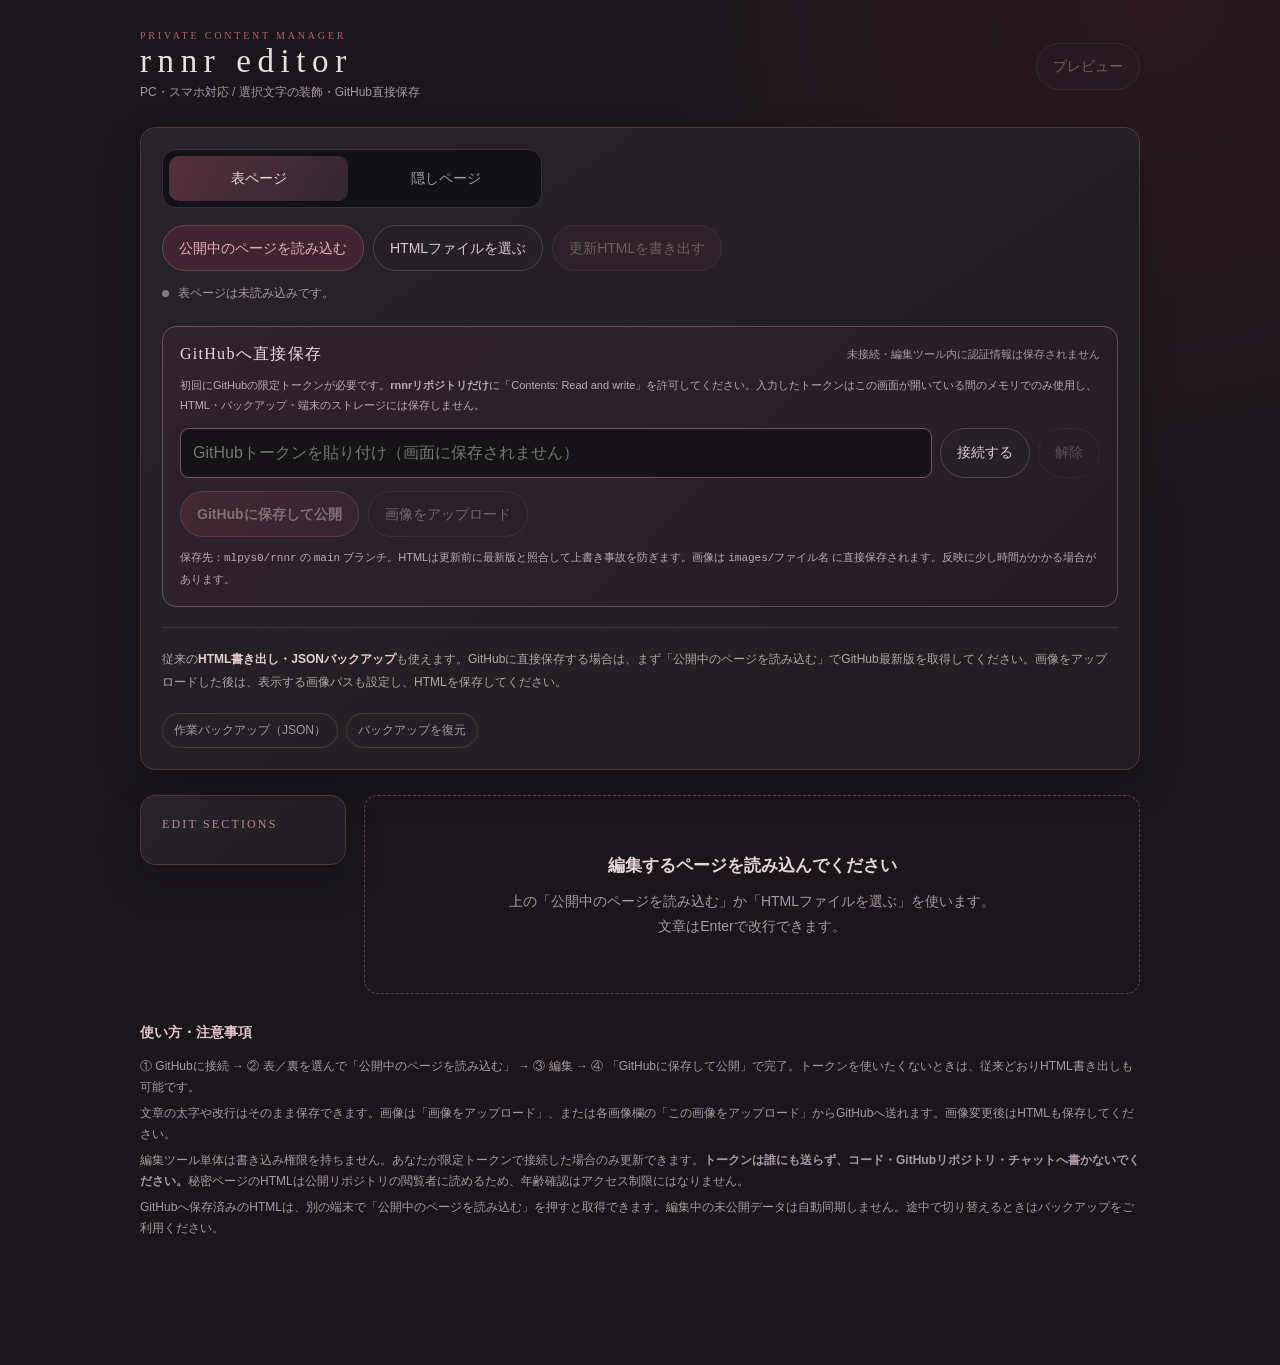
==== commit 135aa462: "Add files via upload" ====
--- a/rnnr-editor-github.html
+++ b/rnnr-editor-github.html
@@ -24,12 +24,35 @@
 @media(max-width:700px){.github-actions .pill{flex:1 1 140px}.github-auth .pill{flex:1}.github-box{padding:13px}}
 @media(max-width:700px){.page{padding:16px 12px 90px}.top{align-items:flex-start}.brand h1{font-size:28px}.panel{padding:15px}.toolbar{gap:8px}.toolbar .pill{flex:1;justify-content:center;font-size:12px;padding:10px 9px}.workspace{display:block;margin-top:15px}.sidebar{position:static;margin-bottom:17px;padding:12px}.group-nav{flex-direction:row;overflow:auto;gap:7px;padding-bottom:3px}.group-nav button{white-space:nowrap;width:auto;flex:none;padding:8px 11px}.group-nav .count{display:none}.workspace-head h2{font-size:18px}.entry{padding:14px}.pill{font-size:12px}.top .pill{padding:8px 12px}}
 @media(prefers-reduced-motion:reduce){*,*:before,*:after{scroll-behavior:auto!important;transition:none!important}}
+
+/* ========================================================
+   RICH TEXT TOOLS — selected text only; main site untouched
+======================================================== */
+.rich-toolbar{display:flex;align-items:center;flex-wrap:wrap;gap:6px;margin:0 0 9px;padding:9px;border:1px solid #554049;border-radius:10px;background:#201b20}
+.rich-tool{display:inline-flex;align-items:center;justify-content:center;min-width:33px;height:33px;padding:0 9px;border:1px solid #68525b;border-radius:7px;color:#e7d9dd;background:#302831;font-size:13px;line-height:1}
+.rich-tool:active{background:#643d4c}
+.rich-tool.is-active{border-color:#c38a99;background:#50333e}
+.rich-bold{font-weight:800;font-family:Georgia,serif;font-size:17px}
+.rich-italic{font-family:Georgia,serif;font-style:italic;font-size:17px}
+.rich-underline{text-decoration:underline;font-family:Georgia,serif;font-size:16px}
+.rich-size{display:inline-flex;align-items:center;gap:5px;color:#c0aab1;font-size:11px}
+.rich-size select{appearance:auto;-webkit-appearance:menulist;min-width:83px;height:33px;max-width:110px;border:1px solid #68525b;border-radius:7px;background:#302831;color:#e7d9dd;font-size:12px;padding:0 4px}
+.rich-color-group{display:flex;gap:5px;align-items:center;flex-wrap:wrap}
+.rich-color{width:27px;height:27px;flex:none;padding:0;border:2px solid #54434a;border-radius:50%;box-shadow:inset 0 0 0 1px #0004}
+.rich-color:focus-visible{outline:2px solid #fff;outline-offset:2px}
+.rich-color-custom{display:inline-flex;align-items:center;gap:5px;color:#c0aab1;font-size:11px;min-height:33px;cursor:pointer}
+.rich-color-custom input{width:31px;height:31px;padding:3px;border:1px solid #68525b;border-radius:7px;background:#302831;cursor:pointer}
+.rich-clear{color:#d5b4bf;font-size:11px;letter-spacing:.03em}
+.rich-help{margin:0 0 7px;color:#a899a0;font-size:11px;line-height:1.7}
+.rich-editor:empty:before{content:'ここをタップして文章を入力';color:#7e727a}
+.rich-editor span[style]{box-decoration-break:clone;-webkit-box-decoration-break:clone}
+@media(max-width:700px){.rich-toolbar{gap:6px;padding:8px 6px}.rich-color{width:26px;height:26px}.rich-size select{min-width:76px}.rich-help{font-size:10px}}
 </style>
 </head>
 <body>
 <div class="page">
   <header class="top">
-    <div class="brand"><small>PRIVATE CONTENT MANAGER</small><h1>rnnr editor</h1><p>PC・スマホ対応 / 既存のHTMLを壊さず内容を更新</p></div>
+    <div class="brand"><small>PRIVATE CONTENT MANAGER</small><h1>rnnr editor</h1><p>PC・スマホ対応 / 選択文字の装飾・GitHub直接保存</p></div>
     <button type="button" class="pill secondary" id="previewBtn" disabled>プレビュー</button>
   </header>
 
@@ -125,7 +148,104 @@
 function group(id,label,action){return {id,label,action,items:[]}}
 function item(group,title,make){group.items.push({title,make})}
 function fieldText(label,node,attr,placeholder=''){if(!node)return null;const wrap=el('div','field');wrap.append(el('label','',label));const inp=el('input');inp.type='text';inp.placeholder=placeholder;inp.value=attr?node.getAttribute(attr)||'':node.textContent.trim();inp.addEventListener('input',()=>{if(attr)node.setAttribute(attr,inp.value);else node.textContent=inp.value;markDirty()});wrap.append(inp);return wrap}
-function fieldRich(label,node){if(!node)return null;const wrap=el('div','field');const lbl=el('label','',label+'（Enterで改行 / HTMLタグの入力不要）');wrap.append(lbl);const box=el('div','editable');box.setAttribute('contenteditable','true');box.setAttribute('role','textbox');box.setAttribute('aria-label',label);box.setAttribute('aria-multiline','true');box.innerHTML=node.innerHTML;box.addEventListener('input',()=>{node.innerHTML=box.innerHTML;markDirty()});wrap.append(box);return wrap}
+/* 文字の一部分だけを装飾。選択範囲はiOS Safariでツールバーに触れても保持する。 */
+function fieldRich(label,node){
+ if(!node)return null;
+ const wrap=el('div','field');
+ const lbl=el('label','',label+'（文字を選択して太字・色・サイズを変更）');wrap.append(lbl);
+ const bar=el('div','rich-toolbar');bar.setAttribute('role','toolbar');bar.setAttribute('aria-label',label+' 文字装飾');
+ const box=el('div','editable rich-editor');box.setAttribute('contenteditable','true');box.setAttribute('role','textbox');box.setAttribute('aria-label',label);box.setAttribute('aria-multiline','true');box.setAttribute('spellcheck','false');box.innerHTML=node.innerHTML;
+ let savedRange=null;
+ const selectionInBox=()=>{
+   const selection=window.getSelection();if(!selection||!selection.rangeCount)return null;
+   const range=selection.getRangeAt(0);
+   return box.contains(range.commonAncestorContainer)?range:null;
+ };
+ const memorize=()=>{const range=selectionInBox();if(range&&!range.collapsed)savedRange=range.cloneRange()};
+ const sync=()=>{node.innerHTML=box.innerHTML;markDirty()};
+ const getRange=()=>{
+   const now=selectionInBox();
+   if(now&&!now.collapsed){savedRange=now.cloneRange();return now.cloneRange()}
+   if(savedRange&&!savedRange.collapsed&&box.contains(savedRange.commonAncestorContainer))return savedRange.cloneRange();
+   toast('先に本文内の装飾したい文字を選択してください');return null;
+ };
+ // Split only the selected portions of text nodes, preserving paragraphs and <br>.
+ const formatSelection=(property,value)=>{
+   const range=getRange();if(!range)return;
+   const walker=document.createTreeWalker(box,NodeFilter.SHOW_TEXT);
+   const parts=[];let textNode;
+   while((textNode=walker.nextNode())){
+     if(!textNode.nodeValue||!range.intersectsNode(textNode))continue;
+     const start=range.startContainer===textNode?range.startOffset:0;
+     const end=range.endContainer===textNode?range.endOffset:textNode.length;
+     if(end>start)parts.push({textNode,start,end});
+   }
+   if(!parts.length){toast('選択範囲が見つかりません。文字を選び直してください');return}
+   const wrappers=[];
+   for(const {textNode,start,end} of parts){
+     if(!textNode.isConnected)continue;
+     const portion=document.createRange();portion.setStart(textNode,start);portion.setEnd(textNode,end);
+     const span=document.createElement('span');span.style.setProperty(property,value);
+     portion.surroundContents(span);wrappers.push(span);
+   }
+   if(!wrappers.length)return;
+   const after=document.createRange();after.setStartBefore(wrappers[0]);after.setEndAfter(wrappers[wrappers.length-1]);
+   const selection=window.getSelection();selection.removeAllRanges();selection.addRange(after);savedRange=after.cloneRange();
+   sync();
+ };
+ const tool=(text,title,cls,property,value)=>{
+   const btn=el('button','rich-tool '+cls,text);btn.type='button';btn.title=title;btn.setAttribute('aria-label',title);
+   btn.addEventListener('mousedown',event=>event.preventDefault());
+   btn.addEventListener('click',()=>formatSelection(property,value));
+   bar.append(btn);return btn;
+ };
+ tool('B','選択文字を太字にする','rich-bold','font-weight','700');
+ tool('I','選択文字を斜体にする','rich-italic','font-style','italic');
+ tool('U','選択文字に下線を引く','rich-underline','text-decoration','underline');
+ const size=el('label','rich-size','文字サイズ');
+ const choose=el('select');choose.setAttribute('aria-label','選択文字の大きさ');
+ const empty=el('option','','サイズ');empty.value='';choose.append(empty);
+ for(const [value,name] of [['12px','小 12'],['14px','標準 14'],['16px','中 16'],['18px','大 18'],['22px','特大 22'],['26px','最大 26']]){
+   const o=el('option','',name);o.value=value;choose.append(o);
+ }
+ choose.addEventListener('change',()=>{if(choose.value)formatSelection('font-size',choose.value);choose.value=''});
+ size.append(choose);bar.append(size);
+ const colors=el('div','rich-color-group');colors.setAttribute('aria-label','文字色');
+ for(const [value,name] of [['#d1cbcd','通常の文字色'],['#96969f','灰色'],['#d5a0aa','淡い赤'],['#b94758','赤'],['#94192b','深紅']]){
+   const btn=el('button','rich-color');btn.type='button';btn.style.background=value;btn.title=name;btn.setAttribute('aria-label',name);
+   btn.addEventListener('mousedown',event=>event.preventDefault());
+   btn.addEventListener('click',()=>formatSelection('color',value));colors.append(btn);
+ }
+ bar.append(colors);
+ const custom=el('label','rich-color-custom','自由色');const picker=el('input');picker.type='color';picker.value='#d5a0aa';picker.setAttribute('aria-label','自由に文字色を選択');
+ picker.addEventListener('change',()=>formatSelection('color',picker.value));custom.append(picker);bar.append(custom);
+ const clear=el('button','rich-tool rich-clear','装飾解除');clear.type='button';clear.title='選択した文字の装飾を解除';
+ clear.addEventListener('mousedown',event=>event.preventDefault());
+ clear.addEventListener('click',()=>{
+   const range=getRange();if(!range)return;
+   const selection=window.getSelection();selection.removeAllRanges();selection.addRange(range);
+   box.focus();
+   // Chromium/Safari implement this standard editing command for visual formatting.
+   const success=document.execCommand('removeFormat',false,null);
+   if(!success){toast('この端末では解除できません。必要な箇所を選んで再設定してください');return}
+   memorize();sync();
+ });bar.append(clear);
+ // iOSの選択ハンドルとタップ操作に対応。
+ box.addEventListener('mouseup',memorize);box.addEventListener('keyup',memorize);
+ box.addEventListener('touchend',()=>setTimeout(memorize,0));
+ document.addEventListener('selectionchange',()=>{
+   const range=selectionInBox();if(range&&!range.collapsed)savedRange=range.cloneRange();
+ });
+ bar.addEventListener('pointerdown',memorize,{capture:true});
+ // External HTML from the clipboard must never be inserted into the saved page.
+ box.addEventListener('paste',event=>{
+   const text=event.clipboardData?.getData('text/plain');if(text===undefined)return;
+   event.preventDefault();document.execCommand('insertText',false,text);
+ });
+ box.addEventListener('input',sync);
+ const help=el('p','rich-help','文字を長押し（PCではドラッグ）で選んでから、上のボタンを押します。選択した部分だけ変わります。');
+ wrap.append(bar,help,box);return wrap;
+}
 function entry(title,fields,opts={}){const card=el('article','entry');const head=el('div','entry-head');head.append(el('h3','',title));if(opts.remove){const del=el('button','pill small danger','削除');del.type='button';del.addEventListener('click',()=>{if(confirm('この項目を削除しますか？')){opts.remove();markDirty();render()}});head.append(del)}card.append(head);for(const f of fields)if(f)card.append(f);return card}
 function imgEditor(img){const a=img.closest('a');const src=img.getAttribute('src')||'';const box=el('div','mini');const preview=el('img','thumb');const fallback=el('div','thumb no-image hidden','NO IMAGE');preview.alt='画像プレビュー';const setPreview=v=>{try{preview.src=new URL(v,BASE).href}catch{preview.removeAttribute('src')} };setPreview(src);preview.addEventListener('load',()=>{fallback.classList.add('hidden');preview.classList.remove('hidden')});preview.addEventListener('error',()=>{preview.classList.add('hidden');fallback.classList.remove('hidden')});box.append(preview,fallback);const inputWrap=el('div','field');inputWrap.style.flex='1';inputWrap.style.marginTop='0';inputWrap.append(el('label','','画像パス（画像ファイルは別途アップロード）'));const input=el('input');input.value=src;input.placeholder='images/example.PNG';input.addEventListener('input',()=>{img.setAttribute('src',input.value);if(a?.classList.contains('lightbox-trigger'))a.setAttribute('href',input.value);setPreview(input.value);markDirty()});inputWrap.append(input);
 const upload=el('button','pill ghost small','この画像をGitHubへアップロード');upload.type='button';upload.style.marginTop='8px';upload.disabled=!githubToken;
@@ -145,11 +265,54 @@
 function pushImages(groups,id,label,selector,addTargetSelector){const doc=state.docs[state.mode];const images=[...doc.querySelectorAll(selector)];const container=doc.querySelector(addTargetSelector);if(!images.length&&!container)return;const g=group(id,label,container?()=>addImage(container):null);images.forEach((image,i)=>item(g,`画像 ${i+1}`,()=>imageEntry(image,i)));groups.push(g)}
 function addImage(container){const doc=state.docs[state.mode];const n=[...container.querySelectorAll('img')].length+1;const path=`images/new-${n}.PNG`;const a=doc.createElement('a');a.className='lightbox-trigger';a.setAttribute('data-group',container.classList.contains('character-preview')?(container.querySelector('a')?.dataset.group||'extra'):container.classList.contains('special-gallery')?'special':container.classList.contains('gallery')?'gallery':container.classList.contains('about-us-images')?'about-us':'extra');a.href=path;const img=doc.createElement('img');img.src=path;img.alt=`New Illustration ${n}`;img.setAttribute('loading','lazy');a.append(img);if(container.classList.contains('gallery')){const figure=doc.createElement('figure');figure.className='gallery-item';figure.append(a);container.append(figure)}else container.append(a);markDirty();render();toast('画像欄を追加しました。パスを変更し、画像もGitHubへアップロードしてください。')}
 function addSong(groupNode){const doc=state.docs[state.mode];const sample=groupNode.querySelector('.song-item:last-of-type')||groupNode.querySelector('.song-item');let n;if(sample){n=sample.cloneNode(true)}else{n=doc.createElement('div');n.className='song-item';n.innerHTML='<a class="song-title" href="#" target="_blank" rel="noopener noreferrer">新しい曲</a><p class="song-artist">アーティスト</p><p class="song-note"></p>'}const title=n.querySelector('.song-title');if(title){title.textContent='新しい曲';title.href='#'}const artist=n.querySelector('.song-artist');if(artist)artist.textContent='アーティスト';const note=n.querySelector('.song-note');if(note)note.textContent='';groupNode.append(n);markDirty();render();toast('曲を追加しました')}
+
+/* OUR STORIES: original/freeter timelines and future records */
+function addStoryRecord(world, future){
+ const doc=state.docs.main;
+ const section=doc?.querySelector(`[data-story-world="${world}"]`);
+ const grid=section?.querySelector(future?'.story-future-grid':'.story-record-grid:not(.story-future-grid)');
+ if(!grid)return;
+ let n=1, id='';
+ do{id=`${world}-${future?'future-':''}custom-${n++}`}while(doc.getElementById('story-text-'+id));
+ const b=doc.createElement('button'); b.type='button';
+ b.className='story-record-button'+(future?' story-future-record-button':'');
+ b.dataset.storyRecord=id;
+ const en=doc.createElement('span'); en.textContent='NEW RECORD';
+ const ja=doc.createElement('small'); ja.textContent='新しい項目';
+ const arrow=doc.createElement('span'); arrow.className='story-record-arrow';arrow.setAttribute('aria-hidden','true');arrow.textContent='↗';
+ b.append(en,ja,arrow);grid.append(b);
+ const template=doc.createElement('template');template.id='story-text-'+id;
+ template.innerHTML='<p>ここに文章を書いてください。</p>';
+ doc.body.append(template);markDirty();render();toast('OUR STORIESに新しい記録を追加しました');
+}
+function addStoryEditorGroups(groups,doc){
+ for(const [world,worldLabel] of [['original','本編'],['freeter','フリーターIF']]){
+  const section=doc.querySelector(`[data-story-world="${world}"]`);
+  if(!section)continue;
+  const basic=group('stories-'+world,`OUR STORIES / ${worldLabel}`,()=>addStoryRecord(world,false));
+  item(basic,'この世界線の紹介文',()=>entry('世界線の紹介',[fieldText('見出し（英語）',section.querySelector('.story-world-heading h3')),fieldRich('世界線の説明',section.querySelector('.story-world-intro'))]));
+  const future=group('stories-'+world+'-future',`FUTURE / ${worldLabel}`,()=>addStoryRecord(world,true));
+  item(future,'未来の紹介文',()=>entry('未来の紹介',[fieldRich('未来の説明',section.querySelector('.story-future-description'))]));
+  for(const b of section.querySelectorAll('[data-story-record]')){
+   const template=doc.getElementById('story-text-'+b.dataset.storyRecord);
+   const groupTarget=b.classList.contains('story-future-record-button')?future:basic;
+   const label=(b.querySelector('small')?.textContent||'新しい記録').trim();
+   item(groupTarget,label,()=>entry(`記録：${label}`,[
+     fieldText('項目名（英語）',b.querySelector('span')),
+     fieldText('項目名（日本語）',b.querySelector('small')),
+     fieldRich('ポップアップの本文',template)
+   ],{remove(){b.remove();template?.remove()}}));
+  }
+  groups.push(basic,future);
+ }
+}
+
 function buildMain(doc){const groups=[];
  const cover=group('cover','TOP / 注意書き');item(cover,'トップの文字',()=>entry('タイトル・サブタイトル',[fieldText('サイトタイトル',doc.querySelector('.hero-title h1')),fieldText('サブタイトル',doc.querySelector('.hero-title .subtitle'))]));
  for(const [sel,label] of [['.entry-warning-text','入場時の注意書き'],['.hero .note p','トップの注意書き'],['.hero-record','トップの紹介欄']]){const n=doc.querySelector(sel);if(n)item(cover,label,()=>entry(label,[fieldRich('本文',n)]))}groups.push(cover);
- const catGroups=[['me','ABOUT ME','.card.her'],['him','ABOUT HIM','.card.him'],['us','ABOUT US','.card.relationship:not(.about-us-images-card)']];
+ const catGroups=[['me','ABOUT ME','.card.her'],['him','ABOUT HIM','.card.him'],['us','ABOUT US','.card.relationship:not(.about-us-images-card):not(.story-shell)']];
  for(const [id,label,sel] of catGroups){const cards=[...doc.querySelectorAll(sel)];const g=group(id,label);cards.forEach((card,i)=>item(g,card.querySelector('h2')?.textContent.trim()||`カード ${i+1}`,()=>{const h=card.querySelector('h2');const blocks=[...card.querySelectorAll('.profile, .text-block, :scope > p')];return entry(`カード ${i+1}`,[fieldText('見出し',h),...blocks.map((b,j)=>fieldRich(`本文 ${j+1}`,b))])}));if(cards.length)groups.push(g)}
+ addStoryEditorGroups(groups,doc);
  pushImages(groups,'meimg','寧子のイラスト','.character-preview a[data-group="neruko"] img','.character-preview:has(a[data-group="neruko"])');
  pushImages(groups,'himimg','蓮のイラスト','.character-preview a[data-group="ren"] img','.character-preview:has(a[data-group="ren"])');
  pushImages(groups,'usimg','二人の説明画像','.about-us-images img','.about-us-images');
